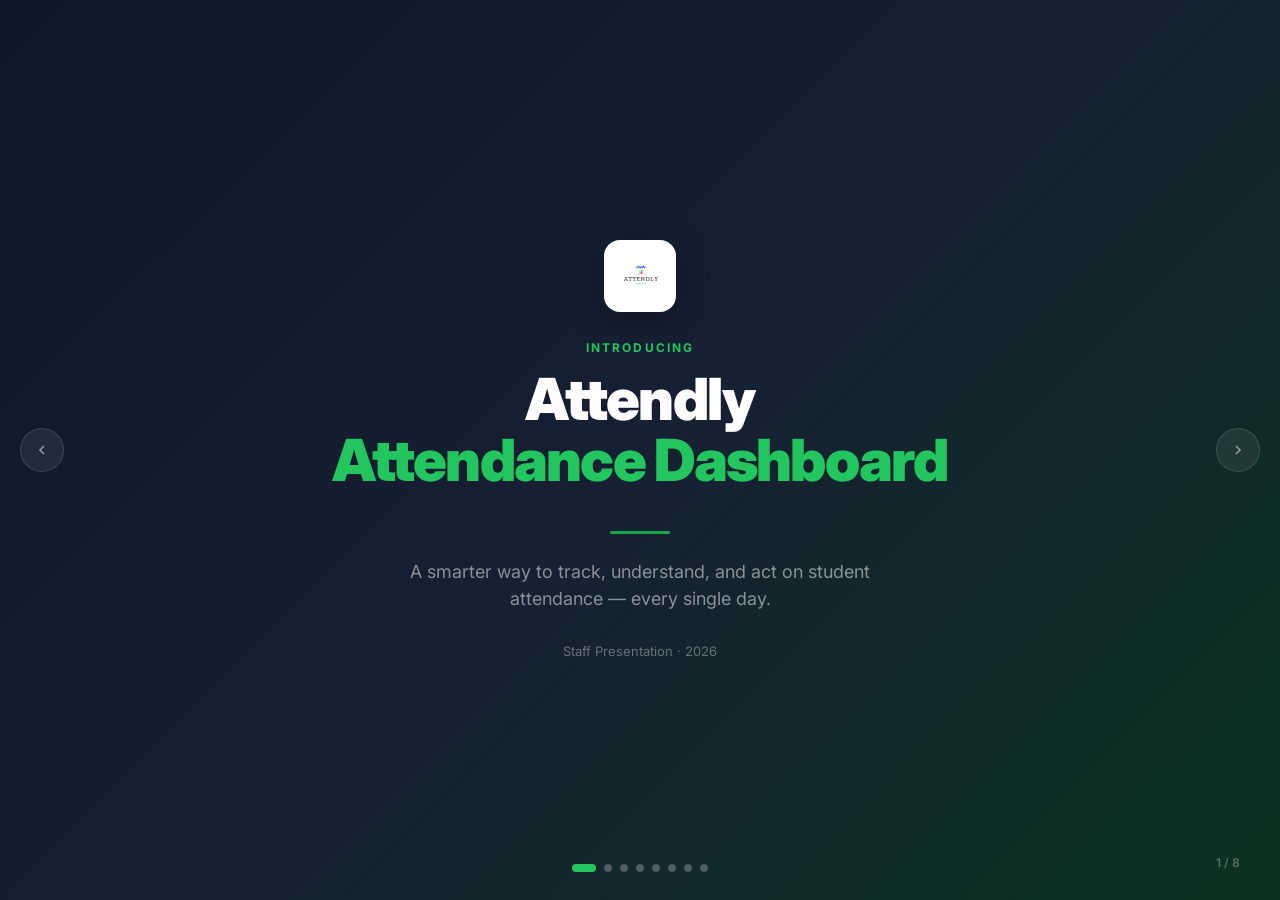
==== presentation.html @ 92110c3e "Polish dashboard UI and add presentation slide deck Dashboard: - Fix CSS typo: .layer-tab gap{} → .l" ====
<!DOCTYPE html>
<html lang="en">
<head>
<meta charset="UTF-8">
<meta name="viewport" content="width=device-width,initial-scale=1">
<title>Attendly — Attendance Dashboard Presentation</title>
<style>
@import url('https://fonts.googleapis.com/css2?family=Inter:wght@400;500;600;700;800;900&display=swap');

*{margin:0;padding:0;box-sizing:border-box;}
:root{
  --navy:#1A2638;--navy2:#0F172A;
  --green:#16A34A;--green-l:#22C55E;--green-bg:#F0FDF4;--green-b:#BBF7D0;
  --red:#DC2626;--amber:#D97706;--blue:#1D4ED8;
  --white:#fff;--muted:#64748B;--border:#E1E8F0;
  --text:#1E293B;
}
html,body{width:100%;height:100%;overflow:hidden;font-family:'Inter',sans-serif;background:var(--navy2);}

/* ── DECK ── */
.deck{width:100vw;height:100vh;position:relative;}
.slide{
  position:absolute;inset:0;
  display:flex;flex-direction:column;align-items:center;justify-content:center;
  padding:48px 64px;
  opacity:0;pointer-events:none;
  transition:opacity 0.45s ease, transform 0.45s ease;
  transform:translateX(40px);
}
.slide.active{opacity:1;pointer-events:all;transform:translateX(0);}
.slide.prev{opacity:0;transform:translateX(-40px);}

/* ── NAV ── */
.nav{position:fixed;bottom:28px;left:50%;transform:translateX(-50%);display:flex;gap:8px;z-index:100;}
.nav-dot{width:8px;height:8px;border-radius:50%;background:rgba(255,255,255,0.25);cursor:pointer;transition:all 0.2s;}
.nav-dot.active{background:var(--green-l);width:24px;border-radius:4px;}
.slide-counter{position:fixed;bottom:30px;right:40px;font-size:12px;color:rgba(255,255,255,0.3);font-weight:600;}
.nav-arrow{position:fixed;top:50%;transform:translateY(-50%);width:44px;height:44px;border-radius:50%;background:rgba(255,255,255,0.07);border:1px solid rgba(255,255,255,0.12);color:rgba(255,255,255,0.5);display:flex;align-items:center;justify-content:center;cursor:pointer;transition:all 0.2s;z-index:100;}
.nav-arrow:hover{background:rgba(255,255,255,0.14);color:white;}
#prev-btn{left:20px;}
#next-btn{right:20px;}

/* ══════════════════
   SLIDE 1 — TITLE
══════════════════ */
.s1{background:linear-gradient(135deg,var(--navy2) 0%,#162032 50%,#0C3320 100%);}
.s1-logo{width:72px;height:72px;background:white;border-radius:16px;padding:10px;margin-bottom:28px;box-shadow:0 8px 32px rgba(0,0,0,0.3);}
.s1-logo img{width:100%;height:100%;object-fit:contain;}
.s1-eyebrow{font-size:12px;font-weight:700;letter-spacing:0.18em;text-transform:uppercase;color:var(--green-l);margin-bottom:14px;}
.s1-title{font-size:58px;font-weight:900;color:white;letter-spacing:-0.03em;line-height:1.05;text-align:center;margin-bottom:16px;}
.s1-title span{color:var(--green-l);}
.s1-sub{font-size:18px;color:rgba(255,255,255,0.5);text-align:center;max-width:540px;line-height:1.5;}
.s1-divider{width:60px;height:3px;background:var(--green);border-radius:2px;margin:24px auto;}
.s1-meta{font-size:13px;color:rgba(255,255,255,0.35);text-align:center;}

/* ══════════════════
   SLIDE 2 — PROBLEM
══════════════════ */
.s-dark{background:linear-gradient(135deg,var(--navy2),#162032);}
.slide-tag{display:inline-flex;align-items:center;gap:7px;background:rgba(255,255,255,0.07);border:1px solid rgba(255,255,255,0.12);border-radius:20px;padding:5px 14px;font-size:11.5px;font-weight:700;letter-spacing:0.08em;text-transform:uppercase;color:rgba(255,255,255,0.5);margin-bottom:20px;}
.slide-h{font-size:44px;font-weight:900;color:white;letter-spacing:-0.02em;line-height:1.1;margin-bottom:32px;text-align:center;}
.slide-h span{color:var(--green-l);}
.pain-grid{display:grid;grid-template-columns:repeat(3,1fr);gap:20px;width:100%;max-width:860px;}
.pain-card{background:rgba(255,255,255,0.05);border:1px solid rgba(255,255,255,0.1);border-radius:16px;padding:24px 20px;text-align:center;}
.pain-icon{font-size:32px;margin-bottom:12px;}
.pain-title{font-size:15px;font-weight:700;color:white;margin-bottom:8px;}
.pain-desc{font-size:13px;color:rgba(255,255,255,0.45);line-height:1.6;}

/* ══════════════════
   SLIDE 3 — SOLUTION
══════════════════ */
.s-light{background:#F3F6FB;}
.solution-wrap{display:flex;align-items:center;gap:64px;max-width:960px;width:100%;}
.solution-left{flex:1;}
.solution-tag{display:inline-flex;align-items:center;gap:7px;background:var(--green-bg);border:1px solid var(--green-b);border-radius:20px;padding:5px 14px;font-size:11.5px;font-weight:700;letter-spacing:0.08em;text-transform:uppercase;color:var(--green);margin-bottom:18px;}
.solution-h{font-size:40px;font-weight:900;color:var(--navy2);letter-spacing:-0.02em;line-height:1.1;margin-bottom:16px;}
.solution-h span{color:var(--green);}
.solution-p{font-size:15px;color:var(--muted);line-height:1.7;margin-bottom:24px;}
.feature-list{display:flex;flex-direction:column;gap:10px;}
.feat-item{display:flex;align-items:center;gap:10px;font-size:14px;font-weight:600;color:var(--text);}
.feat-check{width:22px;height:22px;border-radius:50%;background:var(--green-bg);border:2px solid var(--green-b);display:flex;align-items:center;justify-content:center;flex-shrink:0;}
.feat-check svg{width:10px;height:10px;stroke:var(--green);stroke-width:3;}
.solution-right{flex:0 0 340px;}
.mock-card{background:white;border-radius:16px;box-shadow:0 24px 64px rgba(0,0,0,0.12);overflow:hidden;}
.mock-topbar{background:var(--navy);padding:12px 16px;display:flex;align-items:center;gap:8px;}
.mock-dot{width:8px;height:8px;border-radius:50%;}
.mock-tab-row{display:flex;border-bottom:2px solid var(--border);padding:0 12px;background:white;}
.mock-tab{padding:8px 12px;font-size:10px;font-weight:700;color:var(--muted);}
.mock-tab.active{color:var(--green);border-bottom:2px solid var(--green);margin-bottom:-2px;}
.mock-body{padding:12px;}
.mock-ov{display:grid;grid-template-columns:repeat(3,1fr);gap:6px;margin-bottom:10px;}
.mock-ov-c{border-radius:8px;padding:10px 8px;border:1px solid var(--border);text-align:center;}
.mock-num{font-size:20px;font-weight:800;}
.mock-lbl{font-size:8px;color:var(--muted);text-transform:uppercase;letter-spacing:0.04em;margin-top:2px;}
.mock-row{display:flex;align-items:center;gap:8px;padding:6px 0;border-bottom:1px solid #f4f4f4;}
.mock-av{width:28px;height:28px;border-radius:6px;display:flex;align-items:center;justify-content:center;font-size:9px;font-weight:800;color:white;flex-shrink:0;}
.mock-info{flex:1;min-width:0;}
.mock-name{font-size:11px;font-weight:700;color:var(--text);}
.mock-sub{font-size:9px;color:var(--muted);}
.mock-pct{font-size:12px;font-weight:800;}

/* ══════════════════
   SLIDE 4 — TODAY'S ACTIONS
══════════════════ */
.feature-slide{background:linear-gradient(135deg,var(--navy2),#162032);width:100%;}
.feature-wrap{display:flex;align-items:center;gap:60px;max-width:980px;width:100%;}
.feature-left{flex:0 0 420px;}
.feature-screen{background:white;border-radius:16px;overflow:hidden;box-shadow:0 24px 64px rgba(0,0,0,0.4);}
.fsc-header{background:var(--navy);height:36px;display:flex;align-items:center;padding:0 14px;gap:6px;}
.fsc-tabs{background:white;display:flex;border-bottom:2px solid var(--border);padding:0 10px;}
.fsc-tab{padding:7px 10px;font-size:9px;font-weight:700;color:var(--muted);}
.fsc-tab.active{color:var(--green);border-bottom:2px solid var(--green);margin-bottom:-2px;}
.fsc-body{padding:12px;}
.fsc-hero{background:linear-gradient(135deg,#F0FDF4,#DCFCE7);border-radius:10px;padding:12px;margin-bottom:10px;display:flex;align-items:center;gap:10px;}
.fsc-hero-icon{width:32px;height:32px;border-radius:8px;background:var(--green);display:flex;align-items:center;justify-content:center;}
.fsc-hero-txt{font-size:13px;font-weight:800;color:var(--navy2);}
.fsc-hero-sub{font-size:10px;color:var(--muted);}
.fsc-row{display:flex;align-items:center;gap:8px;padding:7px 0;border-bottom:1px solid #f4f4f4;}
.fsc-cb{width:16px;height:16px;border-radius:4px;border:2px solid #D1D5DB;flex-shrink:0;}
.fsc-cb.done{background:var(--green);border-color:var(--green);}
.fsc-nm{flex:1;font-size:11px;font-weight:700;color:var(--text);}
.fsc-pct{font-size:11px;font-weight:800;color:var(--red);}
.fsc-act{font-size:9px;color:var(--muted);}
.feature-right{flex:1;}
.feature-num{font-size:56px;font-weight:900;color:var(--green-l);line-height:1;margin-bottom:4px;}
.feature-num-lbl{font-size:12px;font-weight:700;text-transform:uppercase;letter-spacing:0.1em;color:rgba(255,255,255,0.35);margin-bottom:20px;}
.feature-h{font-size:36px;font-weight:900;color:white;letter-spacing:-0.02em;line-height:1.15;margin-bottom:14px;}
.feature-h span{color:var(--green-l);}
.feature-p{font-size:14px;color:rgba(255,255,255,0.5);line-height:1.7;margin-bottom:20px;}
.feature-pills{display:flex;flex-wrap:wrap;gap:8px;}
.pill{padding:5px 12px;border-radius:20px;font-size:11.5px;font-weight:600;}
.pill-red{background:rgba(220,38,38,0.15);color:#FCA5A5;border:1px solid rgba(220,38,38,0.25);}
.pill-amber{background:rgba(217,119,6,0.15);color:#FCD34D;border:1px solid rgba(217,119,6,0.25);}
.pill-blue{background:rgba(29,78,216,0.15);color:#93C5FD;border:1px solid rgba(29,78,216,0.25);}
.pill-green{background:rgba(22,163,74,0.15);color:#86EFAC;border:1px solid rgba(22,163,74,0.25);}

/* ══════════════════
   SLIDE 5 — CASE MANAGEMENT
══════════════════ */
.case-wrap{display:flex;align-items:flex-start;gap:60px;max-width:980px;width:100%;}
.case-left{flex:1;}
.case-right{flex:0 0 400px;}
.case-screen{background:white;border-radius:16px;overflow:hidden;box-shadow:0 24px 64px rgba(0,0,0,0.4);}
.cs-header{background:linear-gradient(135deg,#166534,#16A34A);padding:14px 16px;display:flex;align-items:center;gap:10px;}
.cs-logo{width:28px;height:28px;background:white;border-radius:6px;flex-shrink:0;}
.cs-title{font-size:13px;font-weight:800;color:white;}
.cs-sub{font-size:9px;color:rgba(255,255,255,0.65);}
.cs-body{padding:14px;}
.cs-sec{font-size:8px;font-weight:800;text-transform:uppercase;letter-spacing:0.1em;color:var(--green);margin-bottom:8px;padding-bottom:5px;border-bottom:1.5px solid #c8e6c9;}
.cs-grid{display:grid;grid-template-columns:repeat(4,1fr);gap:6px;margin-bottom:12px;}
.cs-cell{display:flex;flex-direction:column;gap:3px;}
.cs-lbl{font-size:7.5px;text-transform:uppercase;letter-spacing:0.06em;color:var(--muted);font-weight:700;}
.cs-val{font-size:13px;font-weight:800;color:var(--text);}
.cs-stat-row{display:grid;grid-template-columns:repeat(4,1fr);gap:6px;margin-bottom:12px;}
.cs-stat{border-radius:8px;padding:8px 6px;text-align:center;border:1px solid var(--border);}
.cs-stat.red{background:#FEF2F2;border-color:#FECACA;}
.cs-stat.amber{background:#FFFBEB;border-color:#FDE68A;}
.cs-sval{font-size:16px;font-weight:800;}
.cs-stat.red .cs-sval{color:var(--red);}
.cs-stat.amber .cs-sval{color:var(--amber);}
.cs-slbl{font-size:7px;color:var(--muted);text-transform:uppercase;margin-top:2px;}

/* ══════════════════
   SLIDE 6 — WHO USES IT
══════════════════ */
.roles-grid{display:grid;grid-template-columns:repeat(3,1fr);gap:24px;max-width:860px;width:100%;}
.role-card{background:rgba(255,255,255,0.05);border:1px solid rgba(255,255,255,0.1);border-radius:20px;padding:28px 24px;text-align:center;}
.role-card.highlight{background:rgba(22,163,74,0.12);border-color:rgba(22,163,74,0.3);}
.role-icon{width:56px;height:56px;border-radius:14px;margin:0 auto 16px;display:flex;align-items:center;justify-content:center;font-size:24px;}
.role-icon.admin{background:rgba(29,78,216,0.2);}
.role-icon.teacher{background:rgba(22,163,74,0.2);}
.role-icon.principal{background:rgba(124,58,237,0.2);}
.role-title{font-size:17px;font-weight:800;color:white;margin-bottom:8px;}
.role-desc{font-size:13px;color:rgba(255,255,255,0.45);line-height:1.6;margin-bottom:14px;}
.role-perms{display:flex;flex-direction:column;gap:5px;}
.role-perm{font-size:12px;color:rgba(255,255,255,0.6);display:flex;align-items:center;gap:7px;}
.role-perm::before{content:'✓';color:var(--green-l);font-weight:800;font-size:13px;}

/* ══════════════════
   SLIDE 7 — GETTING STARTED
══════════════════ */
.steps-wrap{max-width:800px;width:100%;}
.step-row{display:flex;align-items:flex-start;gap:20px;padding:20px 0;border-bottom:1px solid rgba(255,255,255,0.07);}
.step-row:last-child{border-bottom:none;}
.step-num{width:40px;height:40px;border-radius:10px;background:rgba(22,163,74,0.15);border:1.5px solid rgba(22,163,74,0.3);display:flex;align-items:center;justify-content:center;font-size:16px;font-weight:800;color:var(--green-l);flex-shrink:0;margin-top:2px;}
.step-body{flex:1;}
.step-title{font-size:16px;font-weight:700;color:white;margin-bottom:5px;}
.step-desc{font-size:13.5px;color:rgba(255,255,255,0.45);line-height:1.6;}
.step-tag{display:inline-block;background:rgba(22,163,74,0.12);color:var(--green-l);border:1px solid rgba(22,163,74,0.25);border-radius:6px;padding:2px 8px;font-size:11px;font-weight:600;margin-left:8px;}

/* ══════════════════
   SLIDE 8 — CLOSING
══════════════════ */
.close-wrap{text-align:center;}
.close-h{font-size:52px;font-weight:900;color:white;letter-spacing:-0.03em;line-height:1.05;margin-bottom:16px;}
.close-h span{color:var(--green-l);}
.close-p{font-size:17px;color:rgba(255,255,255,0.45);line-height:1.6;max-width:480px;margin:0 auto 36px;}
.close-cta{display:inline-flex;align-items:center;gap:10px;background:var(--green);color:white;padding:14px 32px;border-radius:12px;font-size:15px;font-weight:700;text-decoration:none;}
.close-stats{display:flex;gap:48px;margin-top:48px;justify-content:center;}
.close-stat{text-align:center;}
.close-stat-val{font-size:36px;font-weight:900;color:var(--green-l);}
.close-stat-lbl{font-size:12px;color:rgba(255,255,255,0.35);text-transform:uppercase;letter-spacing:0.08em;margin-top:4px;}
</style>
</head>
<body>

<div class="deck" id="deck">

<!-- ─────────────────────────────────────────
     SLIDE 1 — TITLE
───────────────────────────────────────── -->
<div class="slide s1 active" data-slide="0">
  <div class="s1-logo"><img src="moil_backend/static/logo.svg" alt="Attendly"></div>
  <div class="s1-eyebrow">Introducing</div>
  <h1 class="s1-title">Attendly<br><span>Attendance Dashboard</span></h1>
  <div class="s1-divider"></div>
  <p class="s1-sub">A smarter way to track, understand, and act on student attendance — every single day.</p>
  <div style="margin-top:28px;">
    <span class="s1-meta">Staff Presentation · 2026</span>
  </div>
</div>

<!-- ─────────────────────────────────────────
     SLIDE 2 — THE PROBLEM
───────────────────────────────────────── -->
<div class="slide s-dark" data-slide="1">
  <div class="slide-tag">
    <svg width="12" height="12" viewBox="0 0 24 24" fill="none" stroke="currentColor" stroke-width="2.5"><circle cx="12" cy="12" r="10"/><line x1="12" y1="8" x2="12" y2="12"/><line x1="12" y1="16" x2="12.01" y2="16"/></svg>
    The Challenge
  </div>
  <h2 class="slide-h">Attendance tracking <span>shouldn't be this hard</span></h2>
  <div class="pain-grid">
    <div class="pain-card">
      <div class="pain-icon">📊</div>
      <div class="pain-title">Buried in spreadsheets</div>
      <div class="pain-desc">Data lives in CSV files and Excel sheets. Hard to see the big picture or act quickly on concerns.</div>
    </div>
    <div class="pain-card">
      <div class="pain-icon">⏰</div>
      <div class="pain-title">Reactive, not proactive</div>
      <div class="pain-desc">By the time a pattern is noticed, weeks have passed. Students fall through the cracks before action is taken.</div>
    </div>
    <div class="pain-card">
      <div class="pain-icon">📝</div>
      <div class="pain-title">Paperwork overload</div>
      <div class="pain-desc">Case plans, contact logs, and welfare referrals are scattered across different systems and paper forms.</div>
    </div>
  </div>
</div>

<!-- ─────────────────────────────────────────
     SLIDE 3 — THE SOLUTION
───────────────────────────────────────── -->
<div class="slide s-light" data-slide="2">
  <div class="solution-wrap">
    <div class="solution-left">
      <div class="solution-tag">
        <svg width="12" height="12" viewBox="0 0 24 24" fill="none" stroke="currentColor" stroke-width="2.5"><path d="M12 2l2.4 7.4H22l-6.2 4.5 2.4 7.4L12 17l-6.2 4.3 2.4-7.4L2 9.4h7.6z"/></svg>
        The Solution
      </div>
      <h2 class="solution-h">Everything you need,<br><span>in one dashboard</span></h2>
      <p class="solution-p">Attendly turns your attendance data into clear, actionable insights — so you know exactly who needs help and what to do next.</p>
      <div class="feature-list">
        <div class="feat-item">
          <div class="feat-check"><svg viewBox="0 0 12 12" fill="none"><polyline points="1.5,6 4.5,9 10.5,3" stroke-linecap="round" stroke-linejoin="round"/></svg></div>
          Daily action list — know who to call each morning
        </div>
        <div class="feat-item">
          <div class="feat-check"><svg viewBox="0 0 12 12" fill="none"><polyline points="1.5,6 4.5,9 10.5,3" stroke-linecap="round" stroke-linejoin="round"/></svg></div>
          Student trend tracking across the whole year
        </div>
        <div class="feat-item">
          <div class="feat-check"><svg viewBox="0 0 12 12" fill="none"><polyline points="1.5,6 4.5,9 10.5,3" stroke-linecap="round" stroke-linejoin="round"/></svg></div>
          Built-in case management &amp; contact logs
        </div>
        <div class="feat-item">
          <div class="feat-check"><svg viewBox="0 0 12 12" fill="none"><polyline points="1.5,6 4.5,9 10.5,3" stroke-linecap="round" stroke-linejoin="round"/></svg></div>
          Printable case plans — ready for meetings
        </div>
        <div class="feat-item">
          <div class="feat-check"><svg viewBox="0 0 12 12" fill="none"><polyline points="1.5,6 4.5,9 10.5,3" stroke-linecap="round" stroke-linejoin="round"/></svg></div>
          Teacher view — only see your own class
        </div>
      </div>
    </div>
    <div class="solution-right">
      <div class="mock-card">
        <div class="mock-topbar">
          <div class="mock-dot" style="background:#EF4444"></div>
          <div class="mock-dot" style="background:#FCD34D"></div>
          <div class="mock-dot" style="background:#22C55E"></div>
        </div>
        <div class="mock-tab-row">
          <div class="mock-tab active">Today's Actions</div>
          <div class="mock-tab">Overview</div>
          <div class="mock-tab">Cases</div>
        </div>
        <div class="mock-body">
          <div class="mock-ov">
            <div class="mock-ov-c">
              <div class="mock-num" style="color:#EF4444">3</div>
              <div class="mock-lbl">Critical</div>
            </div>
            <div class="mock-ov-c">
              <div class="mock-num" style="color:#D97706">8</div>
              <div class="mock-lbl">Follow Up</div>
            </div>
            <div class="mock-ov-c">
              <div class="mock-num" style="color:#16A34A">87%</div>
              <div class="mock-lbl">Average</div>
            </div>
          </div>
          <div class="mock-row">
            <div class="mock-av" style="background:linear-gradient(135deg,#F87171,#DC2626)">JD</div>
            <div class="mock-info"><div class="mock-name">Jack Davies</div><div class="mock-sub">Year 3 · ACACIA</div></div>
            <div class="mock-pct" style="color:#EF4444">32%</div>
          </div>
          <div class="mock-row">
            <div class="mock-av" style="background:linear-gradient(135deg,#FCD34D,#D97706)">SW</div>
            <div class="mock-info"><div class="mock-name">Sarah Wilson</div><div class="mock-sub">Year 5 · BUSHBEES</div></div>
            <div class="mock-pct" style="color:#D97706">61%</div>
          </div>
          <div class="mock-row">
            <div class="mock-av" style="background:linear-gradient(135deg,#93C5FD,#2563EB)">MT</div>
            <div class="mock-info"><div class="mock-name">Maya Torres</div><div class="mock-sub">Year 2 · CATERPILLARS</div></div>
            <div class="mock-pct" style="color:#EAB308">78%</div>
          </div>
        </div>
      </div>
    </div>
  </div>
</div>

<!-- ─────────────────────────────────────────
     SLIDE 4 — TODAY'S ACTIONS
───────────────────────────────────────── -->
<div class="slide feature-slide" data-slide="3">
  <div class="feature-wrap">
    <div class="feature-left">
      <div class="feature-screen">
        <div class="fsc-header">
          <div class="mock-dot" style="background:#EF4444;width:8px;height:8px;border-radius:50%;"></div>
          <div class="mock-dot" style="background:#FCD34D;width:8px;height:8px;border-radius:50%;"></div>
          <div class="mock-dot" style="background:#22C55E;width:8px;height:8px;border-radius:50%;"></div>
        </div>
        <div class="fsc-tabs">
          <div class="fsc-tab active">Today's Actions</div>
          <div class="fsc-tab">Overview</div>
          <div class="fsc-tab">Cases</div>
        </div>
        <div class="fsc-body">
          <div class="fsc-hero">
            <div class="fsc-hero-icon">
              <svg width="16" height="16" viewBox="0 0 24 24" fill="none" stroke="white" stroke-width="2.5"><path d="M12 2l2.4 7.4H22l-6.2 4.5 2.4 7.4L12 17l-6.2 4.3 2.4-7.4L2 9.4h7.6z"/></svg>
            </div>
            <div>
              <div class="fsc-hero-txt">Good morning, Sarah!</div>
              <div class="fsc-hero-sub">Wednesday, 15 April 2026 · 11 students need attention</div>
            </div>
          </div>
          <div style="font-size:9px;font-weight:800;text-transform:uppercase;letter-spacing:0.08em;color:#94a3b8;margin-bottom:6px;">Full Daily Checklist</div>
          <div class="fsc-row">
            <div class="fsc-cb done"></div>
            <div class="fsc-nm" style="text-decoration:line-through;color:#94a3b8">Jack Davies</div>
            <div class="fsc-pct">32%</div>
            <div class="fsc-act" style="color:#16A34A">Done ✓</div>
          </div>
          <div class="fsc-row">
            <div class="fsc-cb"></div>
            <div class="fsc-nm">Sarah Wilson</div>
            <div class="fsc-pct">61%</div>
            <div class="fsc-act">Phone call home</div>
          </div>
          <div class="fsc-row">
            <div class="fsc-cb"></div>
            <div class="fsc-nm">Maya Torres</div>
            <div class="fsc-pct">78%</div>
            <div class="fsc-act">Early engagement</div>
          </div>
          <div class="fsc-row">
            <div class="fsc-cb"></div>
            <div class="fsc-nm">Liam Nguyen</div>
            <div class="fsc-pct" style="color:#EAB308">82%</div>
            <div class="fsc-act">Early engagement</div>
          </div>
        </div>
      </div>
    </div>
    <div class="feature-right">
      <div class="slide-tag" style="margin-bottom:16px;">Feature 1</div>
      <div class="feature-num">01</div>
      <div class="feature-num-lbl">Today's Actions</div>
      <h3 class="feature-h">Know exactly <span>who to call</span> every morning</h3>
      <p class="feature-p">Opens every day with a personalised action list — students ranked by urgency. Tick them off as you go. Progress saves automatically.</p>
      <div class="feature-pills">
        <span class="pill pill-red">Critical (&lt;50%)</span>
        <span class="pill pill-amber">Follow-up needed</span>
        <span class="pill pill-blue">Watch list</span>
        <span class="pill pill-green">Daily checklist</span>
      </div>
    </div>
  </div>
</div>

<!-- ─────────────────────────────────────────
     SLIDE 5 — CASE MANAGEMENT
───────────────────────────────────────── -->
<div class="slide feature-slide" data-slide="4">
  <div class="case-wrap">
    <div class="case-left">
      <div class="slide-tag" style="margin-bottom:16px;">Feature 2</div>
      <div class="feature-num">02</div>
      <div class="feature-num-lbl">Case Management</div>
      <h3 class="feature-h">All your <span>case records</span> in one place</h3>
      <p class="feature-p">Log contacts, track case status, and generate a printable attendance case plan — ready to take into any meeting or welfare conversation.</p>
      <div class="feature-pills">
        <span class="pill pill-blue">Contact log</span>
        <span class="pill pill-green">Case plans</span>
        <span class="pill pill-amber">Status tracking</span>
        <span class="pill pill-red">Referrals</span>
      </div>
    </div>
    <div class="case-right">
      <div class="case-screen">
        <div class="cs-header">
          <div class="cs-logo"></div>
          <div>
            <div class="cs-title">Student Attendance Case Management Plan</div>
            <div class="cs-sub">Attendly Schools — Attendance Case Plan</div>
          </div>
        </div>
        <div style="padding:14px;">
          <div class="cs-sec">Student Information</div>
          <div class="cs-grid">
            <div class="cs-cell"><div class="cs-lbl">Student Name</div><div class="cs-val" style="font-size:12px">Jack Davies</div></div>
            <div class="cs-cell"><div class="cs-lbl">Year Level</div><div class="cs-val" style="font-size:12px">Year 3</div></div>
            <div class="cs-cell"><div class="cs-lbl">Home Group</div><div class="cs-val" style="font-size:12px">ACACIA</div></div>
            <div class="cs-cell"><div class="cs-lbl">Student Ref</div><div class="cs-val" style="font-size:12px">2024081</div></div>
          </div>
          <div class="cs-sec" style="margin-top:10px;">Attendance Data</div>
          <div class="cs-stat-row">
            <div class="cs-stat red"><div class="cs-sval">32%</div><div class="cs-slbl">Attendance</div></div>
            <div class="cs-stat amber"><div class="cs-sval" style="color:var(--amber)">28</div><div class="cs-slbl">Days Absent</div></div>
            <div class="cs-stat"><div class="cs-sval" style="color:var(--text)">13</div><div class="cs-slbl">Days Present</div></div>
            <div class="cs-stat"><div class="cs-sval" style="color:var(--text)">41</div><div class="cs-slbl">Total Days</div></div>
          </div>
          <div style="background:#F0FDF4;border-radius:8px;padding:10px;margin-top:8px;">
            <div style="font-size:8px;font-weight:700;text-transform:uppercase;color:var(--green);margin-bottom:6px;letter-spacing:0.08em;">Strategies &amp; Actions</div>
            <div style="font-size:10px;color:#374151;line-height:1.6;">Morning phone call to parent / guardian before 8:30am. Weekly welfare check-in. Referred to school counsellor — appointment booked.</div>
          </div>
        </div>
      </div>
    </div>
  </div>
</div>

<!-- ─────────────────────────────────────────
     SLIDE 6 — WHO USES IT
───────────────────────────────────────── -->
<div class="slide s-dark" data-slide="5">
  <div class="slide-tag">Access &amp; Roles</div>
  <h2 class="slide-h">Built for <span>everyone</span> in your school</h2>
  <div class="roles-grid">
    <div class="role-card">
      <div class="role-icon principal">🎓</div>
      <div class="role-title">Principal</div>
      <div class="role-desc">School-wide view with the full Principal Report — aggregate data, trends, and year-level breakdowns.</div>
      <div class="role-perms">
        <div class="role-perm">School-wide data</div>
        <div class="role-perm">Principal Report PDF</div>
        <div class="role-perm">All student records</div>
      </div>
    </div>
    <div class="role-card highlight">
      <div class="role-icon admin">⚙️</div>
      <div class="role-title">Admin / Wellbeing</div>
      <div class="role-desc">Full access to all students, case management, uploads, and user accounts.</div>
      <div class="role-perms">
        <div class="role-perm">All student data</div>
        <div class="role-perm">Case management</div>
        <div class="role-perm">Upload &amp; manage data</div>
        <div class="role-perm">Create teacher accounts</div>
      </div>
    </div>
    <div class="role-card">
      <div class="role-icon teacher">👩‍🏫</div>
      <div class="role-title">Teacher</div>
      <div class="role-desc">Sees only their assigned class — attendance data, student cards, and case management for their students.</div>
      <div class="role-perms">
        <div class="role-perm">Own class only</div>
        <div class="role-perm">Student profiles</div>
        <div class="role-perm">Case plans &amp; logs</div>
      </div>
    </div>
  </div>
</div>

<!-- ─────────────────────────────────────────
     SLIDE 7 — GETTING STARTED
───────────────────────────────────────── -->
<div class="slide s-dark" data-slide="6">
  <div class="slide-tag">Getting Started</div>
  <h2 class="slide-h">Up and running in <span>4 steps</span></h2>
  <div class="steps-wrap">
    <div class="step-row">
      <div class="step-num">1</div>
      <div class="step-body">
        <div class="step-title">Log in <span class="step-tag">admin sets up your account</span></div>
        <div class="step-desc">Your account has been created. Log in at the school's Attendly address with your username and password.</div>
      </div>
    </div>
    <div class="step-row">
      <div class="step-num">2</div>
      <div class="step-body">
        <div class="step-title">Upload attendance data <span class="step-tag">admin only</span></div>
        <div class="step-desc">Export your attendance report from your school's system and upload it. The dashboard updates instantly.</div>
      </div>
    </div>
    <div class="step-row">
      <div class="step-num">3</div>
      <div class="step-body">
        <div class="step-title">Check Today's Actions each morning</div>
        <div class="step-desc">Open the dashboard, go to Today's Actions, and work through the checklist. Tick off each student as you contact them.</div>
      </div>
    </div>
    <div class="step-row">
      <div class="step-num">4</div>
      <div class="step-body">
        <div class="step-title">Log contacts and create case plans</div>
        <div class="step-desc">Click any student card → log a contact or open Case Management to create a formal attendance case plan.</div>
      </div>
    </div>
  </div>
</div>

<!-- ─────────────────────────────────────────
     SLIDE 8 — CLOSING
───────────────────────────────────────── -->
<div class="slide s1" data-slide="7">
  <div class="close-wrap">
    <div class="s1-eyebrow" style="margin-bottom:16px;">Thank you</div>
    <h2 class="close-h">Ready to make <span>every day count</span></h2>
    <p class="close-p">Questions? Your admin can set up your account and walk you through the first upload.</p>
    <div class="close-stats">
      <div class="close-stat">
        <div class="close-stat-val">Daily</div>
        <div class="close-stat-lbl">Action checklist</div>
      </div>
      <div class="close-stat">
        <div class="close-stat-val">Live</div>
        <div class="close-stat-lbl">Trend data</div>
      </div>
      <div class="close-stat">
        <div class="close-stat-val">1-click</div>
        <div class="close-stat-lbl">Case plans</div>
      </div>
    </div>
  </div>
</div>

</div><!-- /deck -->

<!-- NAV -->
<button class="nav-arrow" id="prev-btn">
  <svg width="16" height="16" viewBox="0 0 24 24" fill="none" stroke="currentColor" stroke-width="2.5"><polyline points="15 18 9 12 15 6"/></svg>
</button>
<button class="nav-arrow" id="next-btn">
  <svg width="16" height="16" viewBox="0 0 24 24" fill="none" stroke="currentColor" stroke-width="2.5"><polyline points="9 18 15 12 9 6"/></svg>
</button>
<div class="nav" id="nav-dots"></div>
<div class="slide-counter" id="slide-counter"></div>

<script>
var slides = document.querySelectorAll('.slide');
var total = slides.length;
var cur = 0;

function goTo(n) {
  slides[cur].classList.remove('active');
  slides[cur].classList.add('prev');
  setTimeout(function(){ slides[cur < n ? cur : n].classList.remove('prev'); }, 450);
  cur = ((n % total) + total) % total;
  slides[cur].classList.remove('prev');
  slides[cur].classList.add('active');
  document.querySelectorAll('.nav-dot').forEach(function(d, i){ d.classList.toggle('active', i === cur); });
  document.getElementById('slide-counter').textContent = (cur+1) + ' / ' + total;
}

// Build dots
var dotWrap = document.getElementById('nav-dots');
slides.forEach(function(_, i){
  var d = document.createElement('div');
  d.className = 'nav-dot' + (i===0?' active':'');
  d.addEventListener('click', function(){ goTo(i); });
  dotWrap.appendChild(d);
});
document.getElementById('slide-counter').textContent = '1 / ' + total;

document.getElementById('next-btn').addEventListener('click', function(){ goTo(cur+1); });
document.getElementById('prev-btn').addEventListener('click', function(){ goTo(cur-1); });

document.addEventListener('keydown', function(e){
  if(e.key==='ArrowRight'||e.key===' '||e.key==='ArrowDown') goTo(cur+1);
  if(e.key==='ArrowLeft'||e.key==='ArrowUp') goTo(cur-1);
});
</script>
</body>
</html>
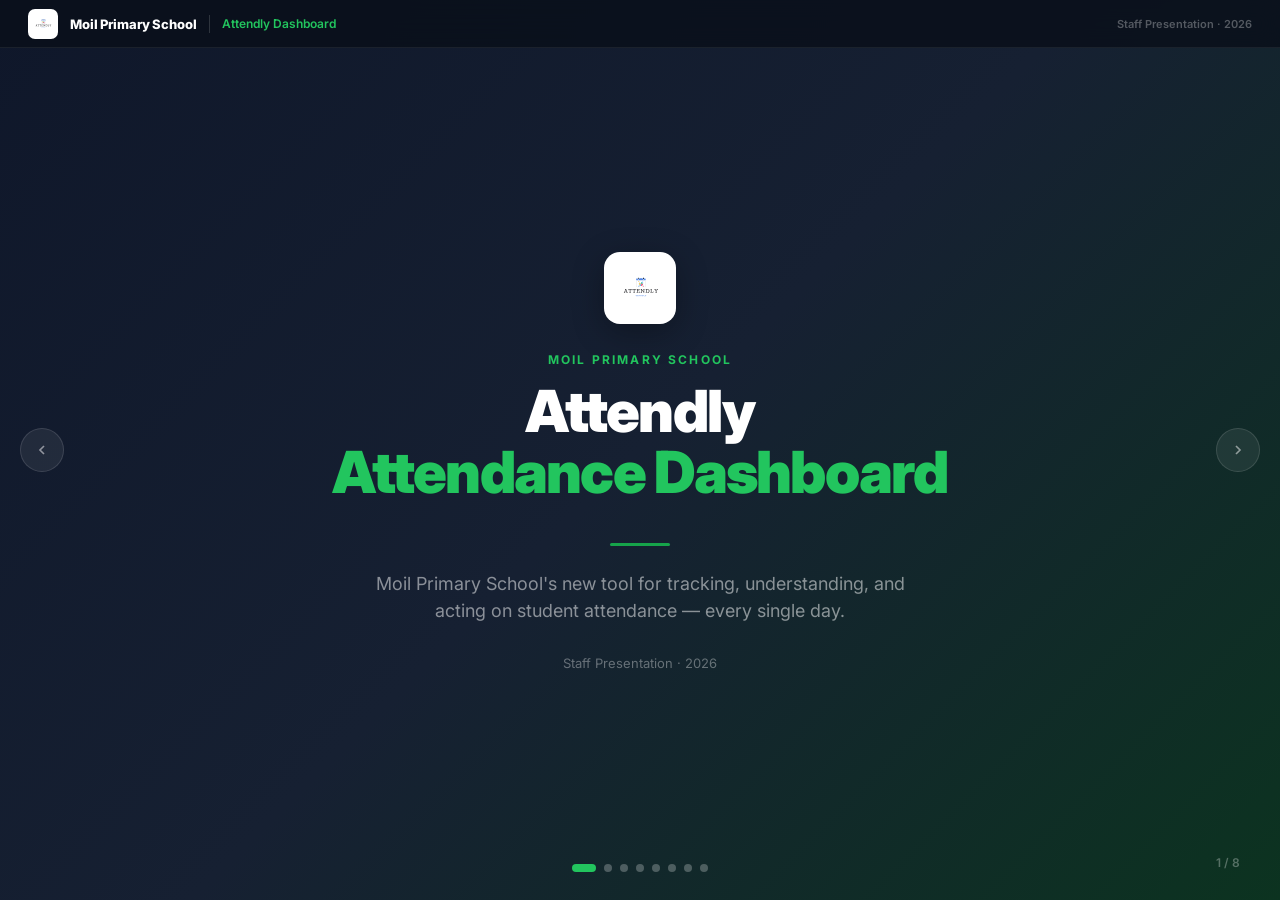
==== commit fc72f63c: "Add Moil Primary School branding throughout Dashboard: - Page title: Moil Primary School — Attendly " ====
--- a/presentation.html
+++ b/presentation.html
@@ -3,7 +3,7 @@
 <head>
 <meta charset="UTF-8">
 <meta name="viewport" content="width=device-width,initial-scale=1">
-<title>Attendly — Attendance Dashboard Presentation</title>
+<title>Moil Primary School — Attendly Attendance Dashboard</title>
 <style>
 @import url('https://fonts.googleapis.com/css2?family=Inter:wght@400;500;600;700;800;900&display=swap');
 
@@ -30,6 +30,20 @@
 .slide.active{opacity:1;pointer-events:all;transform:translateX(0);}
 .slide.prev{opacity:0;transform:translateX(-40px);}
 
+/* ── SCHOOL HEADER BAR ── */
+.school-bar{
+  position:fixed;top:0;left:0;right:0;height:48px;z-index:200;
+  background:rgba(10,16,26,0.85);backdrop-filter:blur(12px);
+  border-bottom:1px solid rgba(255,255,255,0.07);
+  display:flex;align-items:center;padding:0 28px;gap:12px;
+}
+.school-bar-logo{width:30px;height:30px;background:white;border-radius:7px;padding:3px;flex-shrink:0;}
+.school-bar-logo img{width:100%;height:100%;object-fit:contain;}
+.school-bar-name{font-size:13px;font-weight:800;color:white;letter-spacing:-0.01em;}
+.school-bar-sep{width:1px;height:18px;background:rgba(255,255,255,0.15);}
+.school-bar-product{font-size:12px;font-weight:600;color:var(--green-l);}
+.school-bar-right{margin-left:auto;font-size:11px;color:rgba(255,255,255,0.3);font-weight:600;}
+
 /* ── NAV ── */
 .nav{position:fixed;bottom:28px;left:50%;transform:translateX(-50%);display:flex;gap:8px;z-index:100;}
 .nav-dot{width:8px;height:8px;border-radius:50%;background:rgba(255,255,255,0.25);cursor:pointer;transition:all 0.2s;}
@@ -39,6 +53,9 @@
 .nav-arrow:hover{background:rgba(255,255,255,0.14);color:white;}
 #prev-btn{left:20px;}
 #next-btn{right:20px;}
+
+/* push slide content below header bar */
+.slide{padding-top:72px;}
 
 /* ══════════════════
    SLIDE 1 — TITLE
@@ -204,17 +221,26 @@
 </head>
 <body>
 
+<!-- PERSISTENT SCHOOL HEADER BAR -->
+<div class="school-bar">
+  <div class="school-bar-logo"><img src="moil_backend/static/logo.svg" alt="Moil Primary School"></div>
+  <div class="school-bar-name">Moil Primary School</div>
+  <div class="school-bar-sep"></div>
+  <div class="school-bar-product">Attendly Dashboard</div>
+  <div class="school-bar-right">Staff Presentation · 2026</div>
+</div>
+
 <div class="deck" id="deck">
 
 <!-- ─────────────────────────────────────────
      SLIDE 1 — TITLE
 ───────────────────────────────────────── -->
 <div class="slide s1 active" data-slide="0">
-  <div class="s1-logo"><img src="moil_backend/static/logo.svg" alt="Attendly"></div>
-  <div class="s1-eyebrow">Introducing</div>
+  <div class="s1-logo"><img src="moil_backend/static/logo.svg" alt="Moil Primary School"></div>
+  <div class="s1-eyebrow">Moil Primary School</div>
   <h1 class="s1-title">Attendly<br><span>Attendance Dashboard</span></h1>
   <div class="s1-divider"></div>
-  <p class="s1-sub">A smarter way to track, understand, and act on student attendance — every single day.</p>
+  <p class="s1-sub">Moil Primary School's new tool for tracking, understanding, and acting on student attendance — every single day.</p>
   <div style="margin-top:28px;">
     <span class="s1-meta">Staff Presentation · 2026</span>
   </div>
@@ -426,7 +452,7 @@
           <div class="cs-logo"></div>
           <div>
             <div class="cs-title">Student Attendance Case Management Plan</div>
-            <div class="cs-sub">Attendly Schools — Attendance Case Plan</div>
+            <div class="cs-sub">Moil Primary School — Attendance Case Plan</div>
           </div>
         </div>
         <div style="padding:14px;">
@@ -506,7 +532,7 @@
       <div class="step-num">1</div>
       <div class="step-body">
         <div class="step-title">Log in <span class="step-tag">admin sets up your account</span></div>
-        <div class="step-desc">Your account has been created. Log in at the school's Attendly address with your username and password.</div>
+        <div class="step-desc">Your account has been created. Log in at Moil Primary School's Attendly address with your username and password.</div>
       </div>
     </div>
     <div class="step-row">
@@ -538,9 +564,9 @@
 ───────────────────────────────────────── -->
 <div class="slide s1" data-slide="7">
   <div class="close-wrap">
-    <div class="s1-eyebrow" style="margin-bottom:16px;">Thank you</div>
+    <div class="s1-eyebrow" style="margin-bottom:16px;">Moil Primary School</div>
     <h2 class="close-h">Ready to make <span>every day count</span></h2>
-    <p class="close-p">Questions? Your admin can set up your account and walk you through the first upload.</p>
+    <p class="close-p">Questions? See your admin to get your account set up. We're here to help every step of the way.</p>
     <div class="close-stats">
       <div class="close-stat">
         <div class="close-stat-val">Daily</div>
